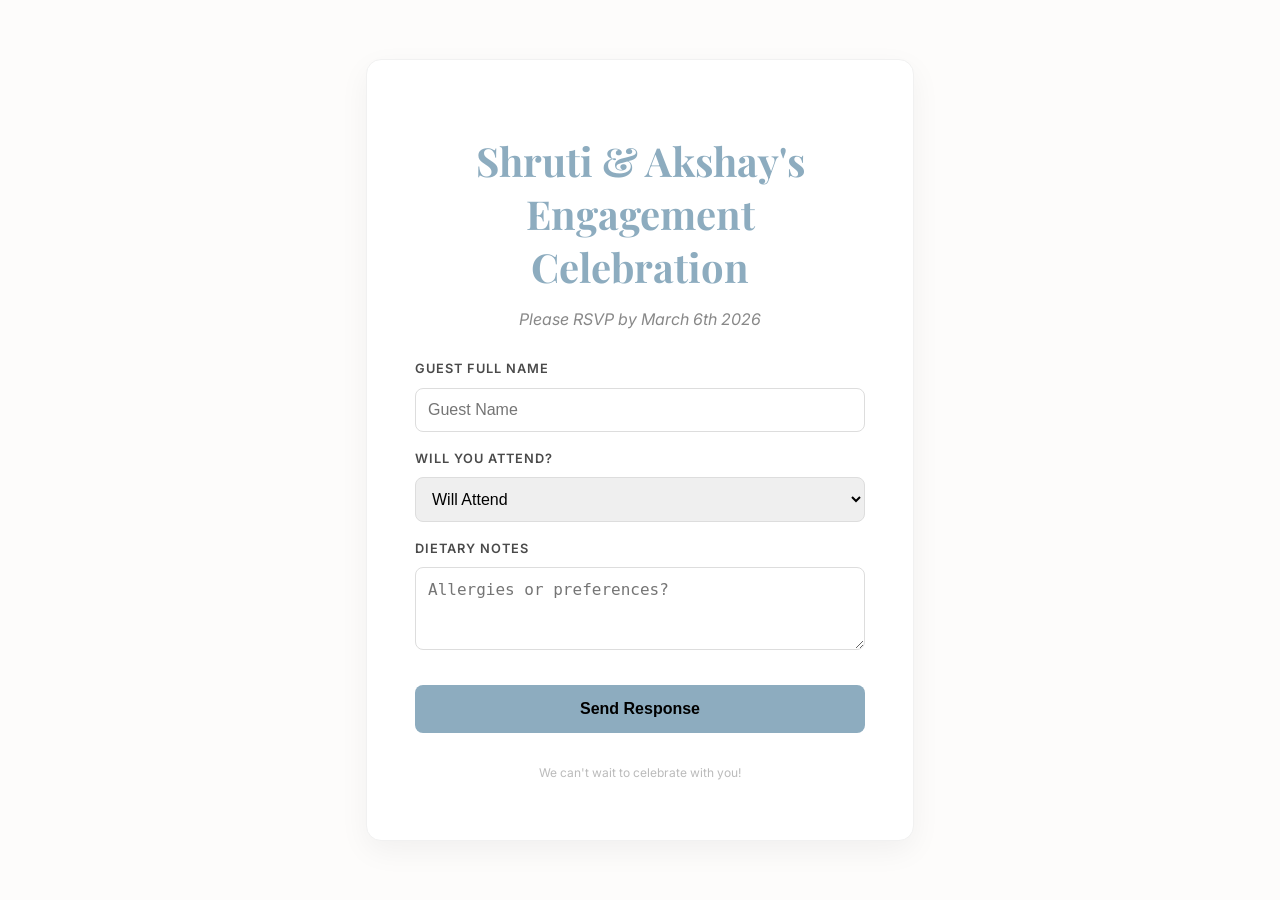
==== ENG01.html @ c0fa1478 "Create ENG01.html" ====
<!DOCTYPE html>
<html lang="en">
<head>
    <meta charset="UTF-8">
    <meta name="viewport" content="width=device-width, initial-scale=1.0">
    <title>RSVP | Shruti & Akshay Engagement Celebration</title>
    <link href="https://fonts.googleapis.com/css2?family=Playfair+Display:ital@0;1&family=Inter:wght@300;400&display=swap" rel="stylesheet">
    <style>
        :root {
            --primary: #8DACBF; /* Sage/Dusty Blue */
            --accent: #efd3d7;  /* Soft Rose */
            --text: #4a4a4a;
            --bg: #fdfcfb;
        }

        body {
            font-family: 'Inter', sans-serif;
            background-color: var(--bg);
            color: var(--text);
            margin: 0;
            display: flex;
            justify-content: center;
            align-items: center;
            min-height: 100vh;
        }

        .container {
            background: white;
            padding: 3rem;
            border-radius: 15px;
            box-shadow: 0 10px 30px rgba(0,0,0,0.05);
            max-width: 450px;
            width: 90%;
            text-align: center;
            border: 1px solid #f1f1f1;
        }

        h1 {
            font-family: 'Playfair Display', serif;
            font-size: 2.5rem;
            margin-bottom: 0.5rem;
            color: var(--primary);
        }

        p.subtitle {
            font-style: italic;
            margin-bottom: 2rem;
            color: #888;
        }

        form {
            display: flex;
            flex-direction: column;
            gap: 1.2rem;
            text-align: left;
        }

        label {
            font-size: 0.8rem;
            text-transform: uppercase;
            letter-spacing: 1px;
            font-weight: 600;
            margin-bottom: -0.5rem;
        }

        input, select, textarea {
            padding: 12px;
            border: 1px solid #ddd;
            border-radius: 8px;
            font-size: 1rem;
            width: 100%;
            box-sizing: border-box;
            transition: border-color 0.3s;
        }

        input:focus {
            outline: none;
            border-color: var(--primary);
        }

        button {
            background-color: var(--primary);
            color: black;
            padding: 15px;
            border: none;
            border-radius: 8px;
            font-size: 1rem;
            font-weight: 600;
            cursor: pointer;
            transition: transform 0.2s, background 0.3s;
            margin-top: 1rem;
        }

        button:hover {
            background-color: #7a869a;
            transform: translateY(-2px);
        }

        .footer-note {
            margin-top: 2rem;
            font-size: 0.75rem;
            color: #bbb;
        }
    </style>
</head>
<body>

<div class="container">
    <h1>Shruti & Akshay's Engagement Celebration</h1>
    <p class="subtitle">Please RSVP by March 6th 2026</p>

    <form action="https://formspree.io/f/xreaoney" method="POST">
        <label>Guest Full Name</label>
        <input type="text" name="name" placeholder="Guest Name" required>

        <label>Will you attend?</label>
        <select name="attendance" required>
            <option value="yes">Will Attend</option>
            <option value="no">Regretfully Decline</option>
        </select>

        <label>Dietary Notes</label>
        <textarea name="dietary" rows="3" placeholder="Allergies or preferences?"></textarea>

        <button type="submit">Send Response</button>
    </form>

    <p class="footer-note">We can't wait to celebrate with you!</p>
</div>

</body>
</html>
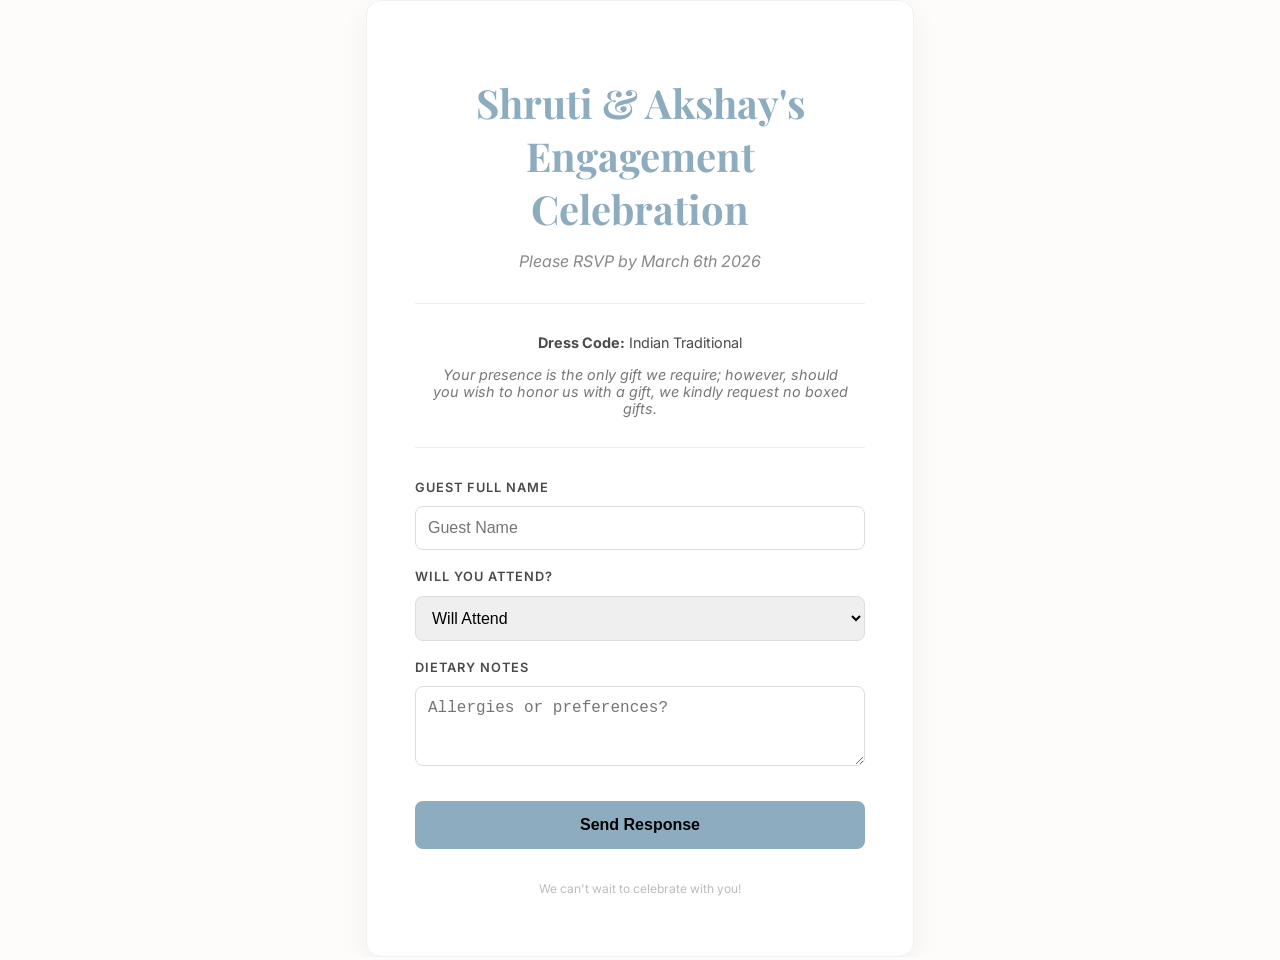
==== commit 1c94c974: "Update ENG01.html" ====
--- a/ENG01.html
+++ b/ENG01.html
@@ -109,6 +109,11 @@
     <h1>Shruti & Akshay's Engagement Celebration</h1>
     <p class="subtitle">Please RSVP by March 6th 2026</p>
 
+    <div style="margin-bottom: 2rem; padding: 1rem; border-top: 1px solid #eee; border-bottom: 1px solid #eee; font-size: 0.9rem;">
+        <p><strong>Dress Code:</strong> Indian Traditional</p>
+        <p style="font-style: italic; color: #777;">Your presence is the only gift we require; however, should you wish to honor us with a gift, we kindly request no boxed gifts.</p>
+    </div>
+
     <form action="https://formspree.io/f/xreaoney" method="POST">
         <label>Guest Full Name</label>
         <input type="text" name="name" placeholder="Guest Name" required>
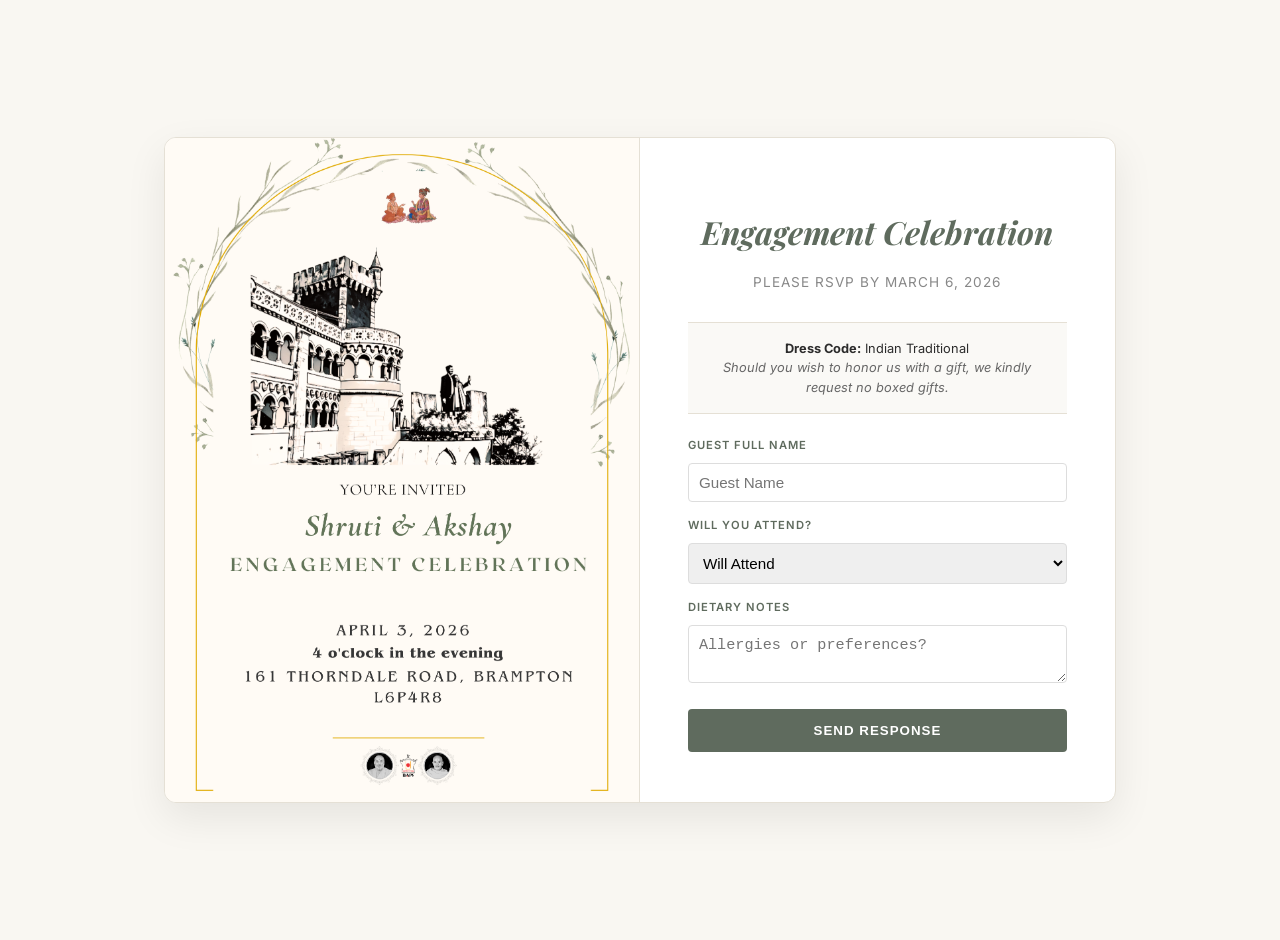
==== commit eff0dce4: "Update ENG01.html" ====
--- a/ENG01.html
+++ b/ENG01.html
@@ -3,14 +3,14 @@
 <head>
     <meta charset="UTF-8">
     <meta name="viewport" content="width=device-width, initial-scale=1.0">
-    <title>RSVP | Shruti & Akshay Engagement Celebration</title>
-    <link href="https://fonts.googleapis.com/css2?family=Playfair+Display:ital@0;1&family=Inter:wght@300;400&display=swap" rel="stylesheet">
+    <title>RSVP | Shruti & Akshay</title>
+    <link href="https://fonts.googleapis.com/css2?family=Playfair+Display:ital@0;1&family=Inter:wght@300;400;600&display=swap" rel="stylesheet">
     <style>
         :root {
-            --primary: #8DACBF; /* Sage/Dusty Blue */
-            --accent: #efd3d7;  /* Soft Rose */
-            --text: #4a4a4a;
-            --bg: #fdfcfb;
+            --primary: #5F6B5E; /* Dark Sage from invitation text */
+            --bg: #F9F7F2;      /* Cream background */
+            --text: #2C2C2C;
+            --border: #E5E0D5;
         }
 
         body {
@@ -22,115 +22,162 @@
             justify-content: center;
             align-items: center;
             min-height: 100vh;
+            padding: 20px;
         }
 
-        .container {
+        /* The Main Wrapper for Side-by-Side */
+        .main-wrapper {
+            display: flex;
+            flex-direction: row; /* Side by side */
             background: white;
+            max-width: 950px;
+            width: 100%;
+            border-radius: 12px;
+            box-shadow: 0 15px 40px rgba(0,0,0,0.08);
+            overflow: hidden;
+            border: 1px solid var(--border);
+        }
+
+        /* Left Side: The Poster */
+        .poster-section {
+            flex: 1;
+            background-color: #fff;
+            display: flex;
+            align-items: center;
+            justify-content: center;
+            border-right: 1px solid var(--border);
+        }
+
+        .poster-section img {
+            width: 100%;
+            height: 100%;
+            object-fit: cover; /* Ensures the image fills the area beautifully */
+        }
+
+        /* Right Side: The Form */
+        .form-section {
+            flex: 0.80;
             padding: 3rem;
-            border-radius: 15px;
-            box-shadow: 0 10px 30px rgba(0,0,0,0.05);
-            max-width: 450px;
-            width: 90%;
-            text-align: center;
-            border: 1px solid #f1f1f1;
+            display: flex;
+            flex-direction: column;
+            justify-content: center;
         }
 
         h1 {
             font-family: 'Playfair Display', serif;
-            font-size: 2.5rem;
+            font-size: 2rem;
             margin-bottom: 0.5rem;
             color: var(--primary);
+            font-style: italic;
+            text-align: center;
         }
 
-        p.subtitle {
-            font-style: italic;
+        .subtitle {
+            font-size: 0.85rem;
+            text-align: center;
+            letter-spacing: 1px;
             margin-bottom: 2rem;
             color: #888;
+        }
+
+        .info-note {
+            font-size: 0.8rem;
+            line-height: 1.5;
+            padding: 1rem;
+            background: #FAF9F6;
+            border-top: 1px solid var(--border);
+            border-bottom: 1px solid var(--border);
+            margin-bottom: 1.5rem;
+            text-align: center;
         }
 
         form {
             display: flex;
             flex-direction: column;
-            gap: 1.2rem;
-            text-align: left;
+            gap: 1rem;
         }
 
         label {
-            font-size: 0.8rem;
+            font-size: 0.7rem;
             text-transform: uppercase;
             letter-spacing: 1px;
             font-weight: 600;
-            margin-bottom: -0.5rem;
+            color: var(--primary);
+            margin-bottom: -5px;
         }
 
         input, select, textarea {
-            padding: 12px;
+            padding: 10px;
             border: 1px solid #ddd;
-            border-radius: 8px;
-            font-size: 1rem;
+            border-radius: 4px;
+            font-size: 0.95rem;
             width: 100%;
             box-sizing: border-box;
-            transition: border-color 0.3s;
-        }
-
-        input:focus {
-            outline: none;
-            border-color: var(--primary);
         }
 
         button {
             background-color: var(--primary);
-            color: black;
-            padding: 15px;
+            color: white;
+            padding: 14px;
             border: none;
-            border-radius: 8px;
-            font-size: 1rem;
+            border-radius: 4px;
             font-weight: 600;
+            text-transform: uppercase;
+            letter-spacing: 1px;
             cursor: pointer;
-            transition: transform 0.2s, background 0.3s;
-            margin-top: 1rem;
+            transition: opacity 0.3s;
+            margin-top: 10px;
         }
 
         button:hover {
-            background-color: #7a869a;
-            transform: translateY(-2px);
+            opacity: 0.9;
         }
 
-        .footer-note {
-            margin-top: 2rem;
-            font-size: 0.75rem;
-            color: #bbb;
+        /* Mobile Responsive: Stack them on top of each other on small screens */
+        @media (max-width: 768px) {
+            .main-wrapper {
+                flex-direction: column;
+                margin-top: 20px;
+            }
+            .poster-section {
+                border-right: none;
+                border-bottom: 1px solid var(--border);
+            }
         }
     </style>
 </head>
 <body>
 
-<div class="container">
-    <h1>Shruti & Akshay's Engagement Celebration</h1>
-    <p class="subtitle">Please RSVP by March 6th 2026</p>
-
-    <div style="margin-bottom: 2rem; padding: 1rem; border-top: 1px solid #eee; border-bottom: 1px solid #eee; font-size: 0.9rem;">
-        <p><strong>Dress Code:</strong> Indian Traditional</p>
-        <p style="font-style: italic; color: #777;">Your presence is the only gift we require; however, should you wish to honor us with a gift, we kindly request no boxed gifts.</p>
+<div class="main-wrapper">
+    <div class="poster-section">
+        <img src="invitation_sa.png" alt="Shruti and Akshay Invitation">
     </div>
 
-    <form action="https://formspree.io/f/xreaoney" method="POST">
-        <label>Guest Full Name</label>
-        <input type="text" name="name" placeholder="Guest Name" required>
+    <div class="form-section">
+        <h1>Engagement Celebration</h1>
+        <p class="subtitle">PLEASE RSVP BY MARCH 6, 2026</p>
 
-        <label>Will you attend?</label>
-        <select name="attendance" required>
-            <option value="yes">Will Attend</option>
-            <option value="no">Regretfully Decline</option>
-        </select>
+        <div class="info-note">
+            <strong>Dress Code:</strong> Indian Traditional<br>
+            <span style="font-style: italic; color: #666;">Should you wish to honor us with a gift, we kindly request no boxed gifts.</span>
+        </div>
 
-        <label>Dietary Notes</label>
-        <textarea name="dietary" rows="3" placeholder="Allergies or preferences?"></textarea>
+        <form action="https://formspree.io/f/xreaoney" method="POST">
+            <label>Guest Full Name</label>
+            <input type="text" name="name_1" placeholder="Guest Name" required>
 
-        <button type="submit">Send Response</button>
-    </form>
+            <label>Will you attend?</label>
+            <select name="attendance_1" required>
+                <option value="yes">Will Attend</option>
+                <option value="no">Regretfully Decline</option>
+            </select>
 
-    <p class="footer-note">We can't wait to celebrate with you!</p>
+            <label>Dietary Notes</label>
+            <textarea name="dietary" rows="2" placeholder="Allergies or preferences?"></textarea>
+
+            <button type="submit">Send Response</button>
+        </form>
+    </div>
 </div>
 
 </body>
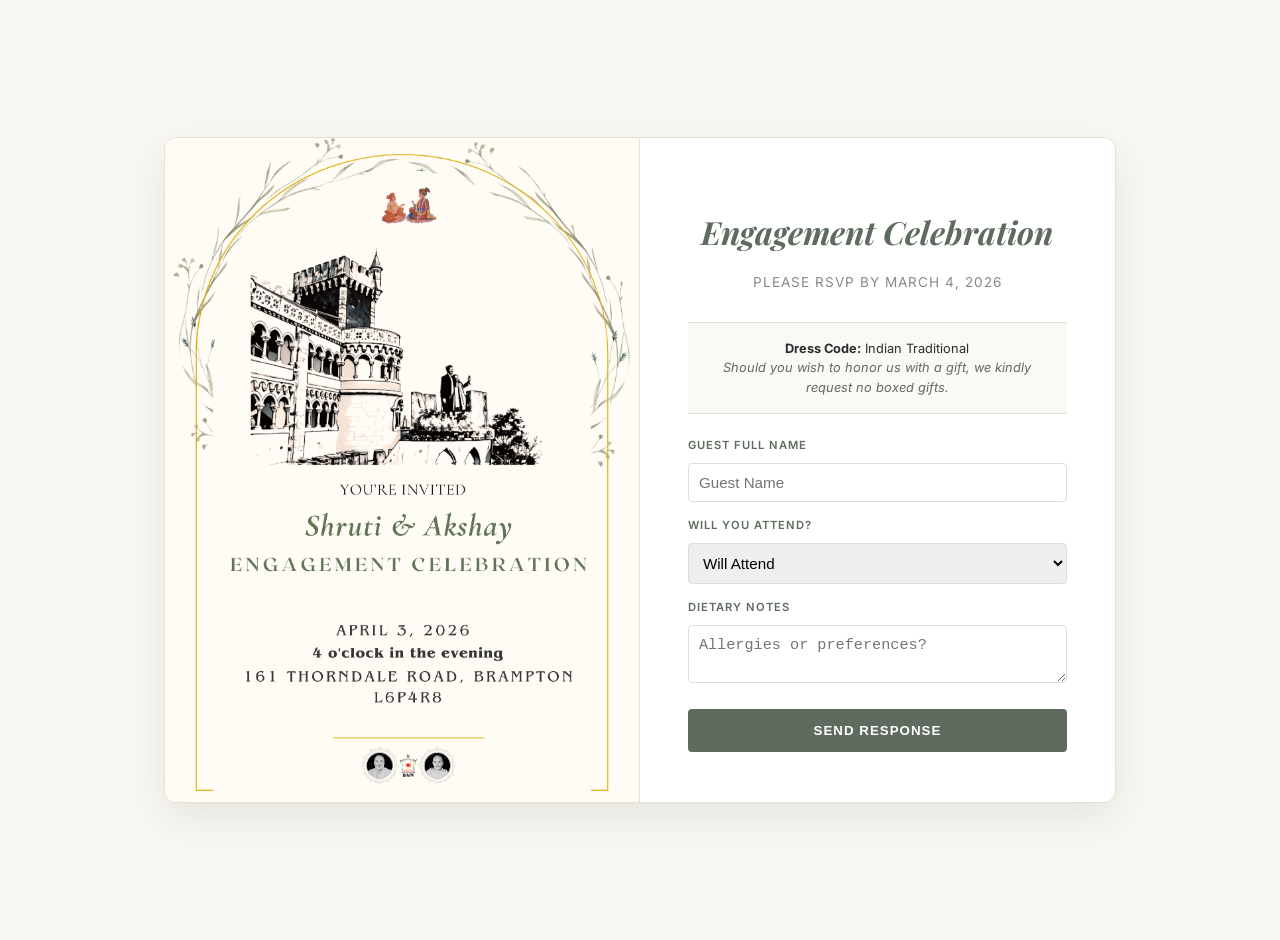
==== commit 58d91242: "Update ENG01.html" ====
--- a/ENG01.html
+++ b/ENG01.html
@@ -155,7 +155,7 @@
 
     <div class="form-section">
         <h1>Engagement Celebration</h1>
-        <p class="subtitle">PLEASE RSVP BY MARCH 6, 2026</p>
+        <p class="subtitle">PLEASE RSVP BY MARCH 4, 2026</p>
 
         <div class="info-note">
             <strong>Dress Code:</strong> Indian Traditional<br>
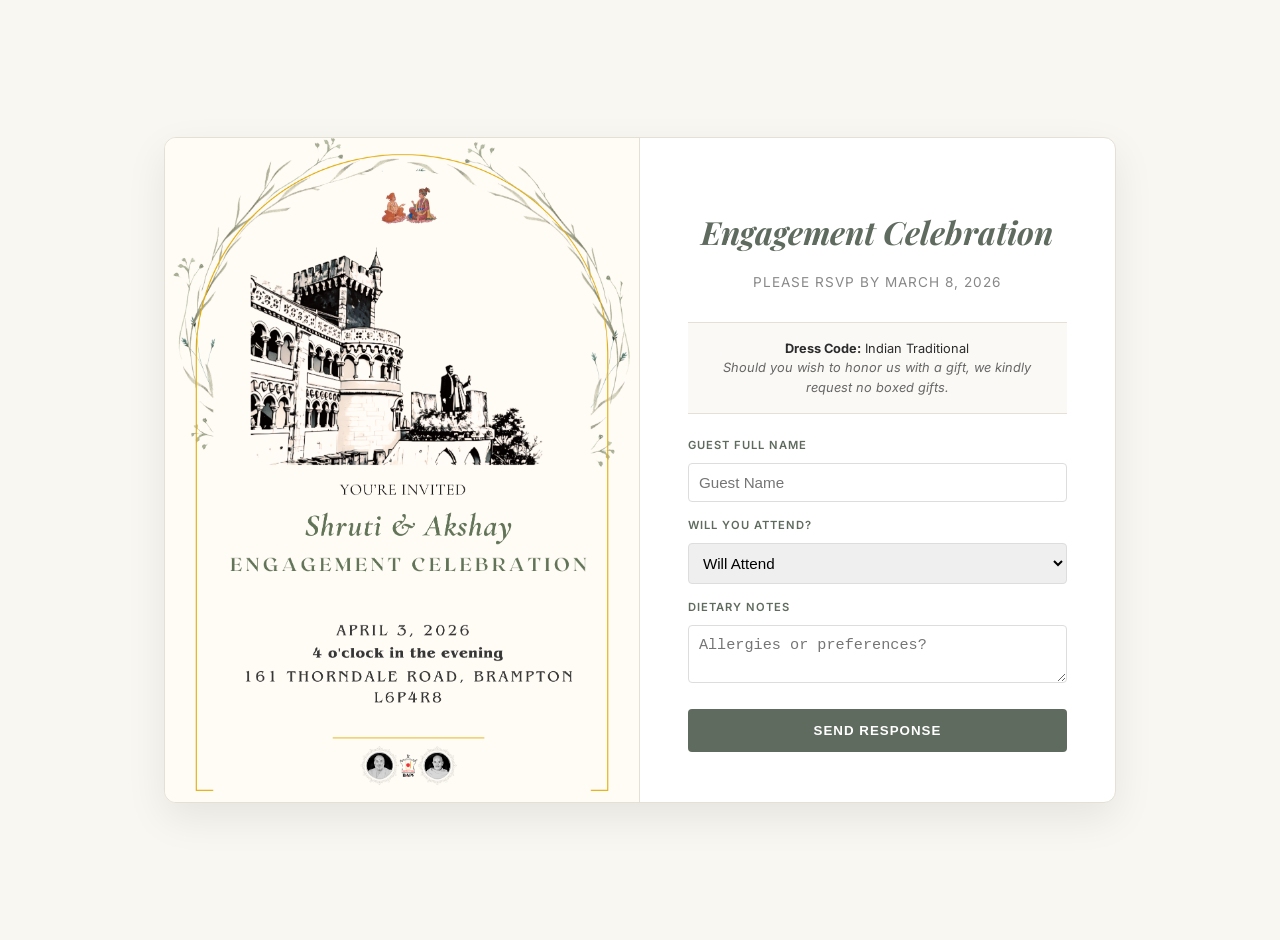
==== commit a4e92509: "Update ENG01.html" ====
--- a/ENG01.html
+++ b/ENG01.html
@@ -155,7 +155,7 @@
 
     <div class="form-section">
         <h1>Engagement Celebration</h1>
-        <p class="subtitle">PLEASE RSVP BY MARCH 4, 2026</p>
+        <p class="subtitle">PLEASE RSVP BY MARCH 8, 2026</p>
 
         <div class="info-note">
             <strong>Dress Code:</strong> Indian Traditional<br>
